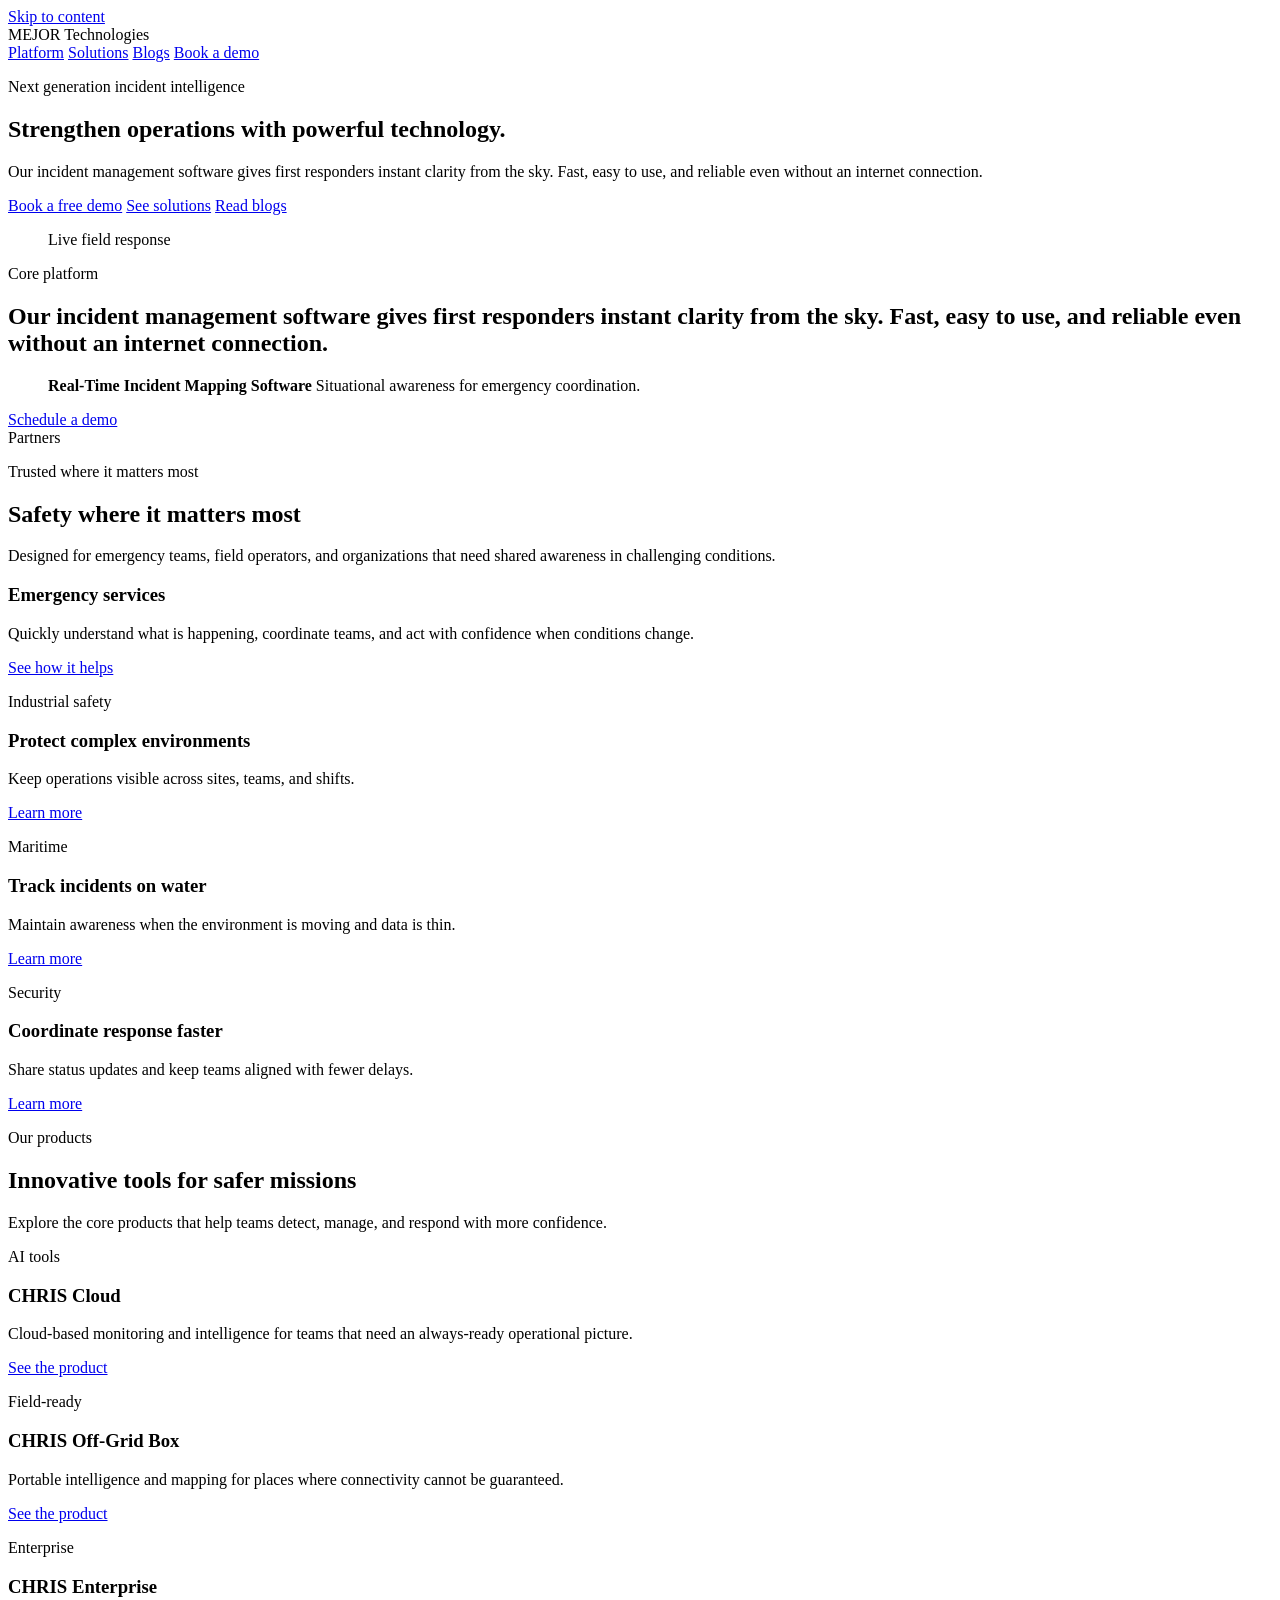
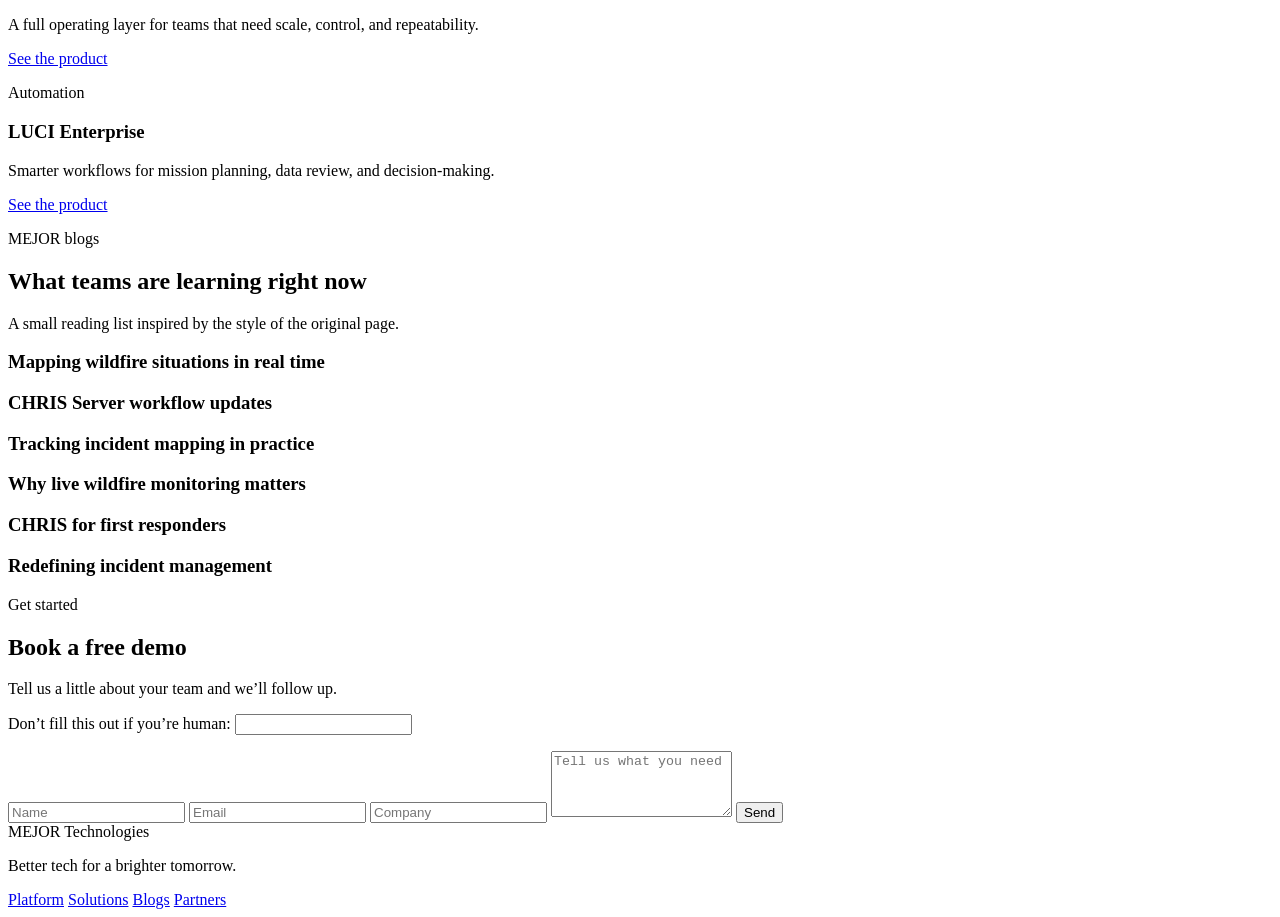
==== index.html @ a887f6ab "Create index.html" ====
<!doctype html>
<html lang="en">
  <head>
    <meta charset="UTF-8" />
    <meta name="viewport" content="width=device-width, initial-scale=1.0" />
    <title>MEJOR Technologies</title>
    <meta
      name="description"
      content="MEJOR Technologies homepage split test for popup conversion experiments."
    />
    <link rel="stylesheet" href="styles.css" />
  </head>
  <body>
    <a class="skip-link" href="#main">Skip to content</a>

    <header class="site-header">
      <div class="brand">
        <span class="brand-mark">MEJOR</span>
        <span class="brand-sub">Technologies</span>
      </div>

      <nav class="nav" aria-label="Primary">
        <a href="#platform">Platform</a>
        <a href="#solutions">Solutions</a>
        <a href="#blogs">Blogs</a>
        <a href="#demo">Book a demo</a>
      </nav>
    </header>

    <main id="main">
      <section class="hero section-shell">
        <div class="hero-copy">
          <p class="eyebrow">Next generation incident intelligence</p>
          <h1>Strengthen operations with powerful technology.</h1>
          <p class="lede">
            Our incident management software gives first responders instant
            clarity from the sky. Fast, easy to use, and reliable even without
            an internet connection.
          </p>

          <div class="hero-actions">
            <a class="button primary" href="#demo">Book a free demo</a>
            <a class="button ghost" href="#solutions">See solutions</a>
            <a class="button ghost" href="#blogs">Read blogs</a>
          </div>
        </div>

        <figure class="hero-visual image-panel image-hero" aria-label="Emergency response overview illustration">
          <span class="media-tag">Live field response</span>
        </figure>
      </section>

      <section id="platform" class="feature-center section-shell">
        <div class="center-copy">
          <p class="eyebrow">Core platform</p>
          <h2>
            Our incident management software gives first responders instant
            clarity from the sky. Fast, easy to use, and reliable even without
            an internet connection.
          </h2>
        </div>

        <figure class="laptop-mockup" aria-label="Incident mapping software laptop mockup">
          <div class="laptop-screen">
            <div class="screen-topbar"></div>
            <div class="map-card"></div>
          </div>
          <figcaption>
            <strong>Real-Time Incident Mapping Software</strong>
            <span>Situational awareness for emergency coordination.</span>
          </figcaption>
        </figure>

        <a class="button primary center-button" href="#demo">Schedule a demo</a>
      </section>

      <section id="partners" class="partners-strip">
        <span>Partners</span>
      </section>

      <section class="section-shell section-grid">
        <div class="section-heading">
          <p class="eyebrow">Trusted where it matters most</p>
          <h2>Safety where it matters most</h2>
          <p>
            Designed for emergency teams, field operators, and organizations
            that need shared awareness in challenging conditions.
          </p>
        </div>

        <div class="safety-grid">
          <figure class="safety-image image-panel image-fire"></figure>
          <article class="safety-copy">
            <h3>Emergency services</h3>
            <p>
              Quickly understand what is happening, coordinate teams, and act
              with confidence when conditions change.
            </p>
            <a href="#solutions" class="text-link">See how it helps</a>
          </article>
        </div>

        <div class="card-row">
          <article class="mini-card">
            <p class="eyebrow small">Industrial safety</p>
            <h3>Protect complex environments</h3>
            <p>
              Keep operations visible across sites, teams, and shifts.
            </p>
            <a class="text-link" href="#demo">Learn more</a>
          </article>
          <article class="mini-card">
            <p class="eyebrow small">Maritime</p>
            <h3>Track incidents on water</h3>
            <p>
              Maintain awareness when the environment is moving and data is thin.
            </p>
            <a class="text-link" href="#demo">Learn more</a>
          </article>
          <article class="mini-card">
            <p class="eyebrow small">Security</p>
            <h3>Coordinate response faster</h3>
            <p>
              Share status updates and keep teams aligned with fewer delays.
            </p>
            <a class="text-link" href="#demo">Learn more</a>
          </article>
        </div>
      </section>

      <section id="solutions" class="section-shell solutions">
        <div class="section-heading">
          <p class="eyebrow">Our products</p>
          <h2>Innovative tools for safer missions</h2>
          <p>
            Explore the core products that help teams detect, manage, and
            respond with more confidence.
          </p>
        </div>

        <article class="solution-card solution-cloud">
          <div class="solution-copy">
            <p class="eyebrow small">AI tools</p>
            <h3>CHRIS Cloud</h3>
            <p>
              Cloud-based monitoring and intelligence for teams that need an
              always-ready operational picture.
            </p>
            <a class="text-link inverse" href="#demo">See the product</a>
          </div>
        </article>

        <article class="solution-card solution-box">
          <div class="solution-copy">
            <p class="eyebrow small">Field-ready</p>
            <h3>CHRIS Off-Grid Box</h3>
            <p>
              Portable intelligence and mapping for places where connectivity
              cannot be guaranteed.
            </p>
            <a class="text-link inverse" href="#demo">See the product</a>
          </div>
        </article>

        <article class="solution-card solution-enterprise">
          <div class="solution-copy">
            <p class="eyebrow small">Enterprise</p>
            <h3>CHRIS Enterprise</h3>
            <p>
              A full operating layer for teams that need scale, control, and
              repeatability.
            </p>
            <a class="text-link inverse" href="#demo">See the product</a>
          </div>
        </article>

        <article class="solution-card solution-luci">
          <div class="solution-copy">
            <p class="eyebrow small">Automation</p>
            <h3>LUCI Enterprise</h3>
            <p>
              Smarter workflows for mission planning, data review, and
              decision-making.
            </p>
            <a class="text-link inverse" href="#demo">See the product</a>
          </div>
        </article>
      </section>

      <section id="blogs" class="section-shell blogs">
        <div class="section-heading center">
          <p class="eyebrow">MEJOR blogs</p>
          <h2>What teams are learning right now</h2>
          <p>
            A small reading list inspired by the style of the original page.
          </p>
        </div>

        <div class="blog-grid">
          <article class="blog-card">
            <div class="blog-thumb thumb-one"></div>
            <h3>Mapping wildfire situations in real time</h3>
          </article>
          <article class="blog-card">
            <div class="blog-thumb thumb-two"></div>
            <h3>CHRIS Server workflow updates</h3>
          </article>
          <article class="blog-card">
            <div class="blog-thumb thumb-three"></div>
            <h3>Tracking incident mapping in practice</h3>
          </article>
          <article class="blog-card">
            <div class="blog-thumb thumb-four"></div>
            <h3>Why live wildfire monitoring matters</h3>
          </article>
          <article class="blog-card">
            <div class="blog-thumb thumb-five"></div>
            <h3>CHRIS for first responders</h3>
          </article>
          <article class="blog-card">
            <div class="blog-thumb thumb-six"></div>
            <h3>Redefining incident management</h3>
          </article>
        </div>
      </section>

      <section id="demo" class="section-shell demo-block">
        <div class="section-heading center">
          <p class="eyebrow">Get started</p>
          <h2>Book a free demo</h2>
          <p>Tell us a little about your team and we’ll follow up.</p>
        </div>

        <form
          class="demo-form"
          name="demo"
          method="POST"
          data-netlify="true"
          netlify-honeypot="bot-field"
          action="thank-you.html"
        >
          <input type="hidden" name="form-name" value="demo" />
          <p class="hidden-field">
            <label>
              Don’t fill this out if you’re human:
              <input name="bot-field" />
            </label>
          </p>
          <input type="text" name="name" placeholder="Name" required />
          <input type="email" name="email" placeholder="Email" required />
          <input type="text" name="company" placeholder="Company" />
          <textarea name="message" rows="4" placeholder="Tell us what you need"></textarea>
          <button class="button primary" type="submit">Send</button>
        </form>
      </section>
    </main>

    <footer class="site-footer">
      <div class="footer-inner">
        <div class="footer-brand">
          <span class="brand-mark">MEJOR</span>
          <span class="brand-sub">Technologies</span>
          <p>Better tech for a brighter tomorrow.</p>
        </div>

        <div class="footer-links">
          <a href="#platform">Platform</a>
          <a href="#solutions">Solutions</a>
          <a href="#blogs">Blogs</a>
          <a href="/partners.html">Partners</a>
        </div>
      </div>
    </footer>

    <div
      class="modal-backdrop"
      id="modalBackdrop"
      hidden
      aria-hidden="true"
    >
      <section
        class="modal"
        id="popupModal"
        role="dialog"
        aria-modal="true"
        aria-labelledby="popupTitle"
        aria-describedby="popupText"
      >
        <button class="close-button" id="closeModal" type="button" aria-label="Close popup">
          ×
        </button>
        <p class="modal-kicker" id="popupKicker">Beta access</p>
        <h2 id="popupTitle">Become a beta user</h2>
        <p id="popupText">
          Join the list to get early access and share feedback.
        </p>

        <form
          class="lead-form"
          name="beta-user"
          method="POST"
          data-netlify="true"
          netlify-honeypot="bot-field"
          action="thank-you.html"
        >
          <input type="hidden" name="form-name" value="beta-user" />
          <p class="hidden-field">
            <label>
              Don’t fill this out if you’re human:
              <input name="bot-field" />
            </label>
          </p>
          <input type="hidden" name="variant" id="variantField" value="" />
          <label>
            Name
            <input name="name" id="leadName" type="text" autocomplete="name" required />
          </label>
          <label>
            Email
            <input
              name="email"
              id="leadEmail"
              type="email"
              autocomplete="email"
              required
            />
          </label>
          <button class="button primary form-button" type="submit" id="popupButton">
            Join beta
          </button>
        </form>
      </section>
    </div>

    <aside class="banner" id="promoBanner" hidden aria-live="polite">
      <div class="banner-copy">
        <strong id="bannerTitle">Partner with us</strong>
        <span id="bannerText">
          Apply for the collaboration program on our Partners page.
        </span>
      </div>
      <a
        class="button primary banner-button"
        id="bannerLink"
        href="/partners.html#collaboration-application"
      >
        Apply now
      </a>
      <button class="banner-close" id="closeBanner" type="button" aria-label="Close banner">
        ×
      </button>
    </aside>

    <script>
      window.PAGE_VARIANT = {
        name: "A",
        type: "modal",
        trigger: { kind: "delay", value: 12000 },
        oncePerSession: false,
        title: "Become a beta user",
        text: "Join the list to get early access and share feedback.",
        kicker: "Beta access",
        buttonText: "Join beta",
        bannerTitle: "",
        bannerText: "",
        bannerHref: "",
      };
    </script>
    <script src="script.js"></script>
  </body>
</html>
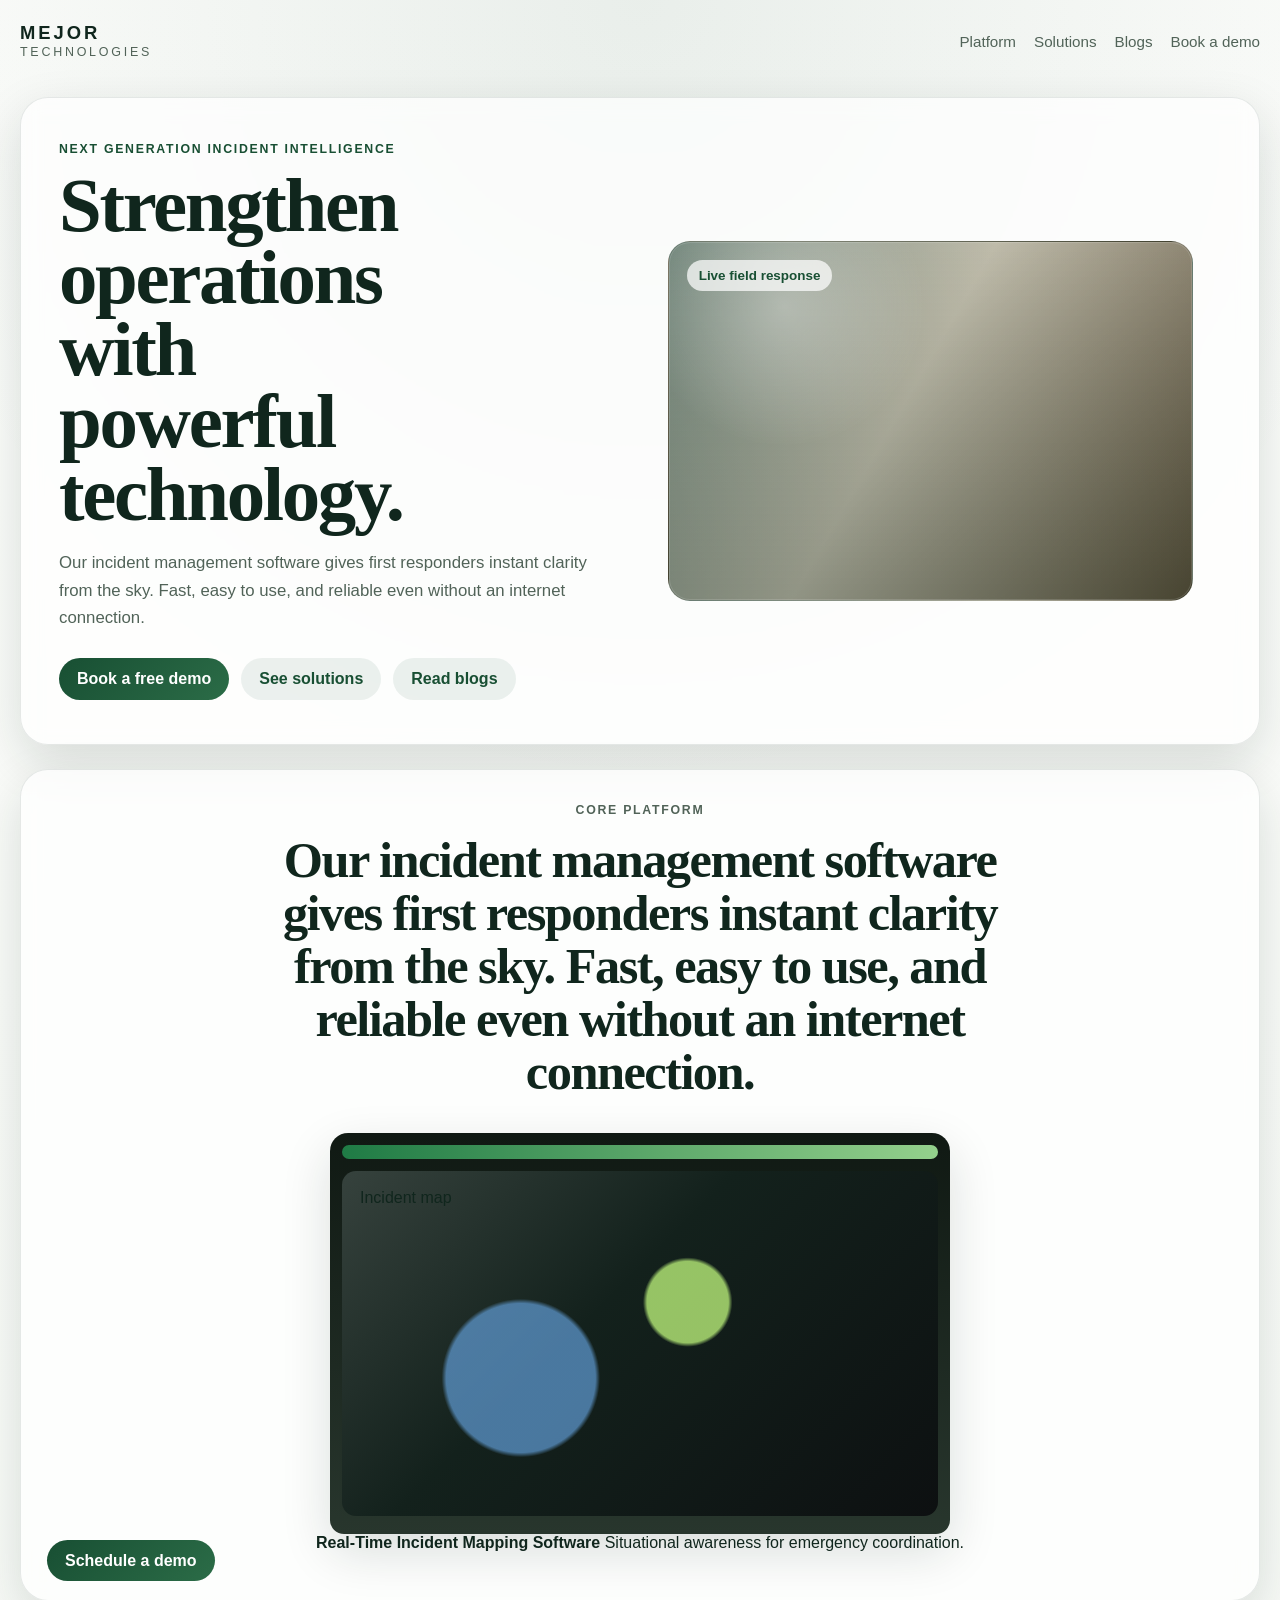
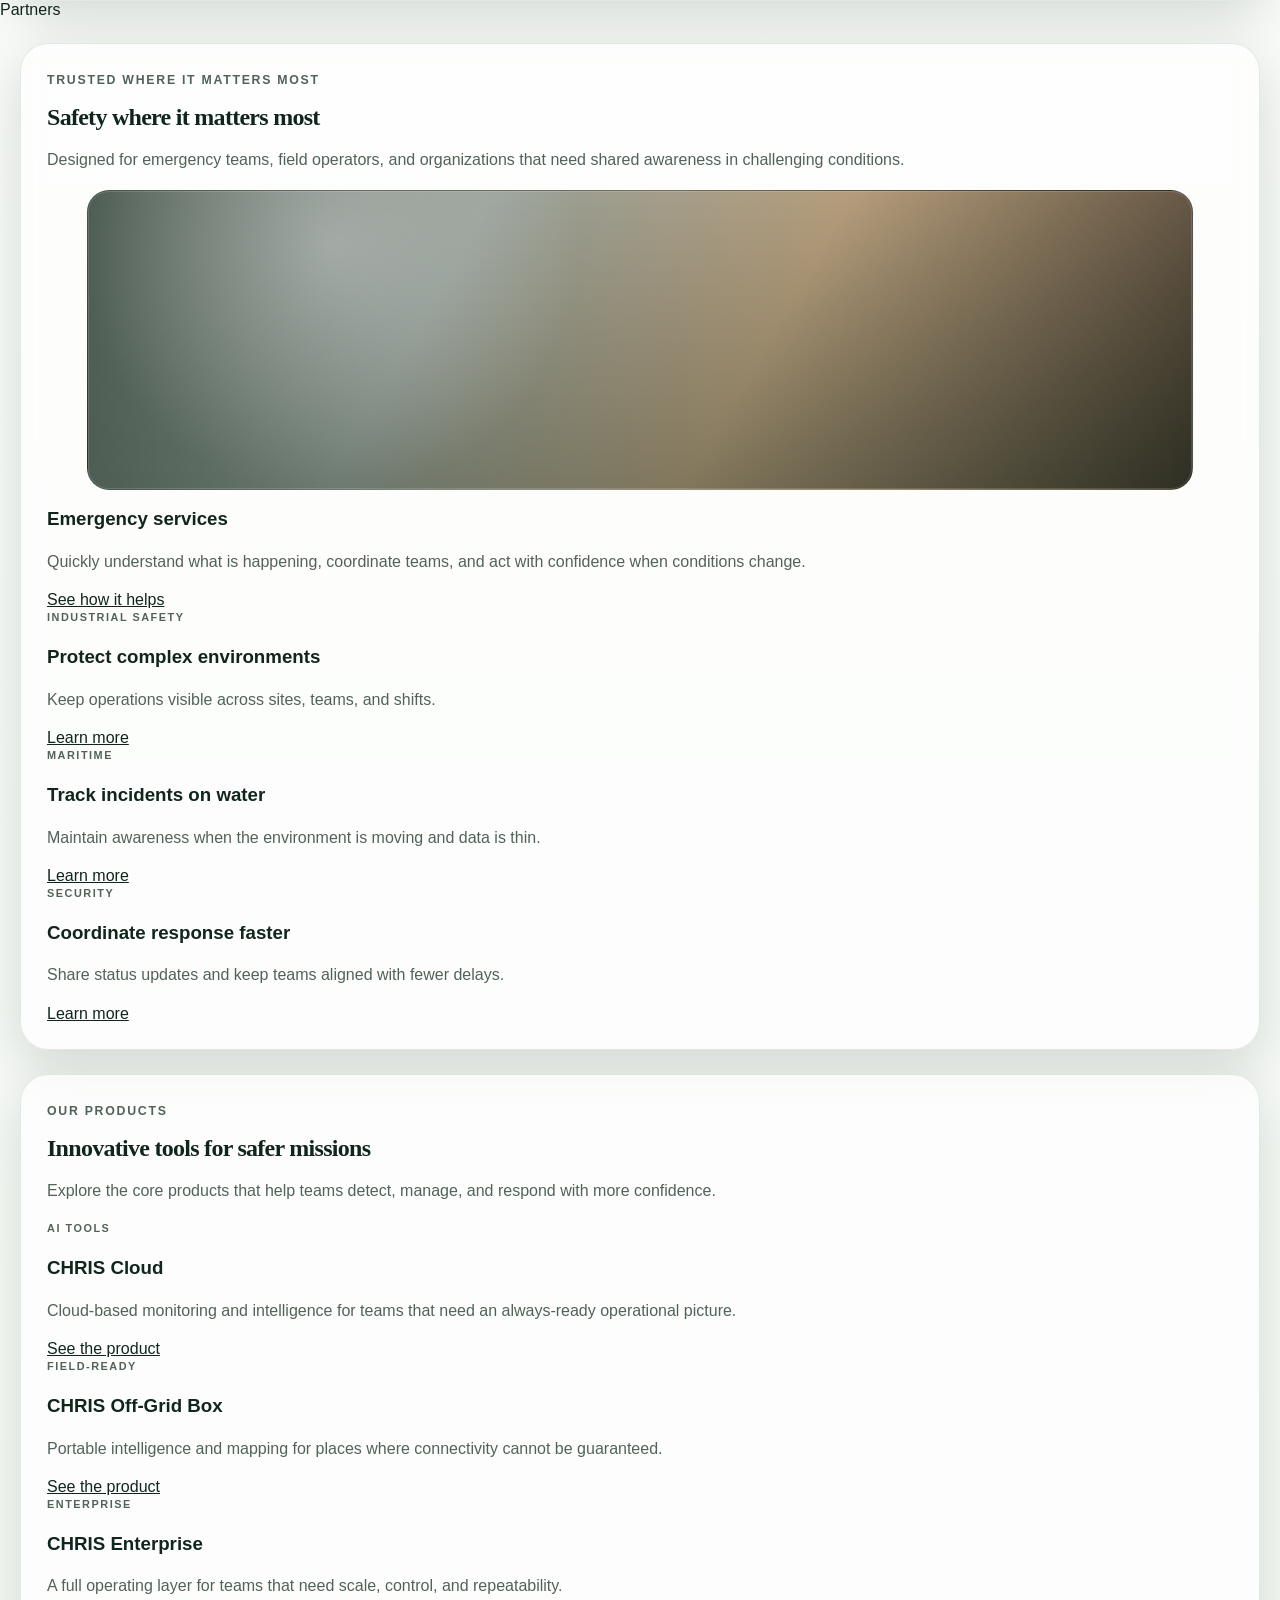
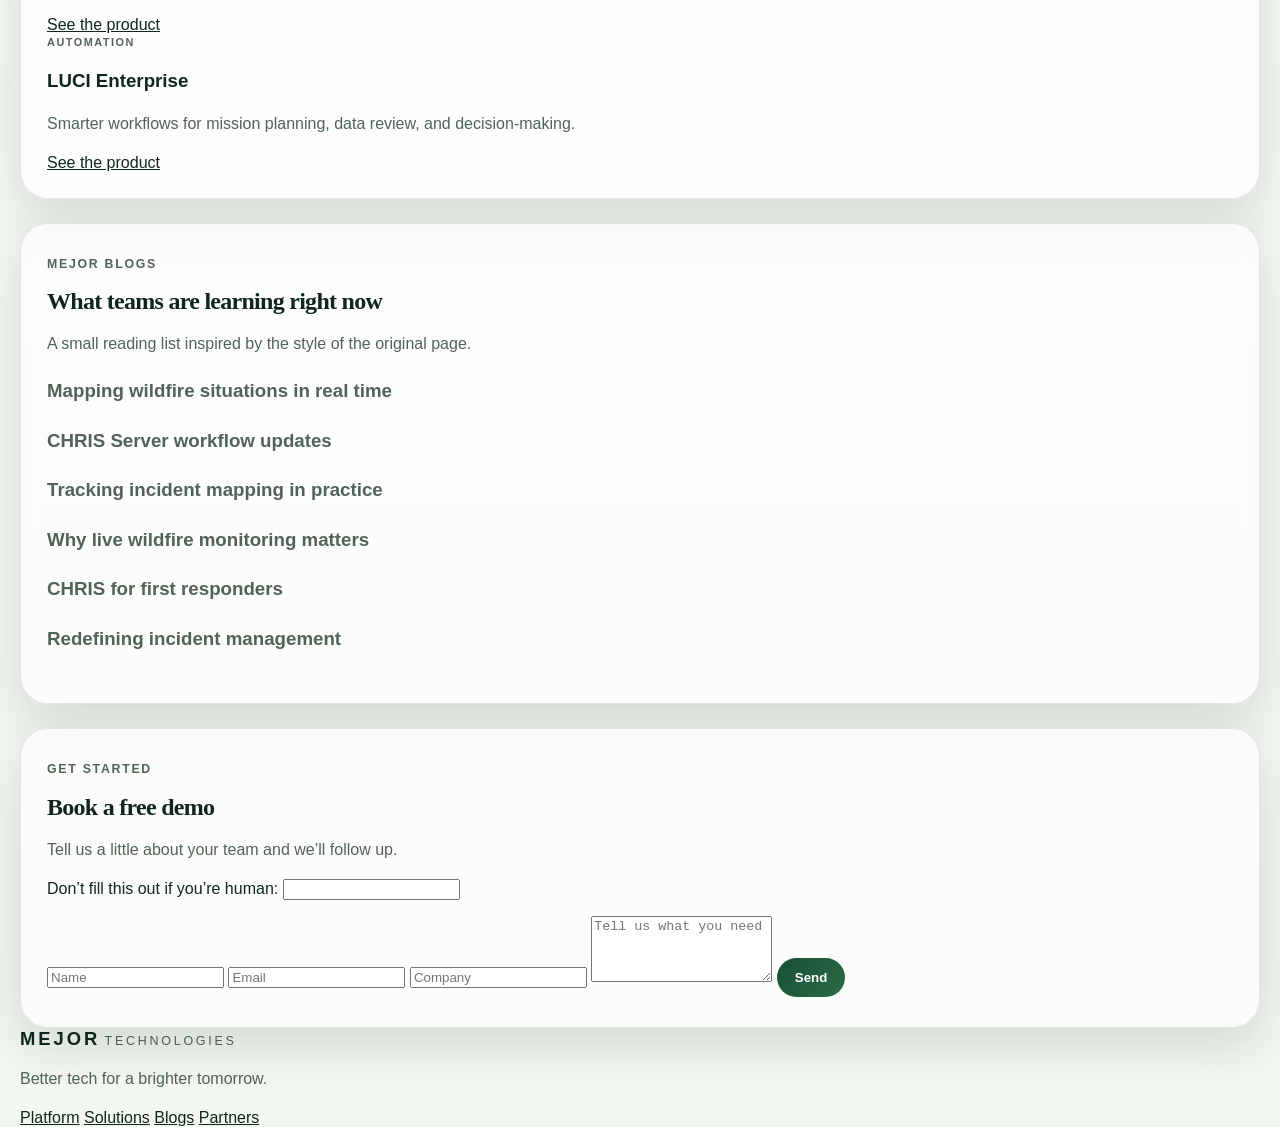
==== commit a6d9fcfc: "Update index.html" ====
--- a/index.html
+++ b/index.html
@@ -367,5 +367,6 @@
       };
     </script>
     <script src="script.js"></script>
+    <!-- Netlify deploy trigger A -->
   </body>
 </html>
--- a/styles.css
+++ b/styles.css
@@ -0,0 +1,329 @@
+:root {
+  --bg: #f2f7f1;
+  --surface: #ffffff;
+  --surface-2: #e5ece2;
+  --muted-surface: rgba(255, 255, 255, 0.68);
+  --text: #10261d;
+  --muted: #516358;
+  --accent: #184f33;
+  --accent-2: #2b6c47;
+  --border: rgba(16, 38, 29, 0.1);
+  --shadow: 0 18px 50px rgba(16, 38, 29, 0.14);
+}
+
+* {
+  box-sizing: border-box;
+}
+
+html {
+  scroll-behavior: smooth;
+}
+
+body {
+  margin: 0;
+  color: var(--text);
+  background:
+    radial-gradient(circle at top center, rgba(24, 79, 51, 0.08), transparent 18%),
+    linear-gradient(180deg, #fbfcfa 0%, var(--bg) 100%);
+  font-family: "Trebuchet MS", "Segoe UI", Arial, sans-serif;
+}
+
+img,
+video {
+  max-width: 100%;
+  display: block;
+}
+
+a {
+  color: inherit;
+}
+
+.skip-link {
+  position: absolute;
+  left: -999px;
+  top: 0;
+}
+
+.skip-link:focus {
+  left: 16px;
+  top: 16px;
+  z-index: 20;
+  background: var(--surface);
+  padding: 10px 14px;
+  border-radius: 12px;
+  box-shadow: var(--shadow);
+}
+
+.site-header,
+.section-shell,
+.footer-inner {
+  width: min(1240px, calc(100% - 36px));
+  margin: 0 auto;
+}
+
+.site-header {
+  display: flex;
+  align-items: center;
+  justify-content: space-between;
+  gap: 24px;
+  padding: 24px 0 14px;
+}
+
+.brand {
+  display: grid;
+  line-height: 1;
+}
+
+.brand-mark {
+  font-weight: 800;
+  letter-spacing: 0.16em;
+  font-size: 1.15rem;
+}
+
+.brand-sub {
+  font-size: 0.78rem;
+  letter-spacing: 0.22em;
+  text-transform: uppercase;
+  color: var(--muted);
+  margin-top: 4px;
+}
+
+.nav {
+  display: flex;
+  gap: 18px;
+  flex-wrap: wrap;
+  color: var(--muted);
+}
+
+.nav a {
+  text-decoration: none;
+  font-size: 0.95rem;
+}
+
+.nav a:hover {
+  color: var(--text);
+}
+
+.section-shell {
+  margin-top: 24px;
+}
+
+.hero,
+.feature-center,
+.section-grid,
+.solutions,
+.blogs,
+.demo-block {
+  padding: 26px;
+  border: 1px solid var(--border);
+  border-radius: 28px;
+  background: rgba(255, 255, 255, 0.7);
+  box-shadow: var(--shadow);
+  backdrop-filter: blur(10px);
+}
+
+.hero {
+  display: grid;
+  grid-template-columns: 1.05fr 1.15fr;
+  gap: 28px;
+  align-items: center;
+}
+
+.hero-copy {
+  padding: 18px 6px 18px 12px;
+}
+
+.eyebrow {
+  margin: 0 0 14px;
+  color: var(--accent);
+  letter-spacing: 0.14em;
+  text-transform: uppercase;
+  font-size: 0.77rem;
+  font-weight: 800;
+}
+
+.eyebrow.small {
+  font-size: 0.68rem;
+}
+
+.hero h1,
+.section-heading h2,
+.center-copy h2 {
+  margin: 0;
+  font-family: Georgia, "Times New Roman", serif;
+  letter-spacing: -0.03em;
+}
+
+.hero h1 {
+  max-width: 11ch;
+  font-size: clamp(2.6rem, 6vw, 5rem);
+  line-height: 0.94;
+}
+
+.lede,
+.section-heading p,
+.center-copy p,
+.safety-copy p,
+.mini-card p,
+.solution-copy p,
+.blog-card h3,
+.footer-brand p {
+  color: var(--muted);
+  line-height: 1.65;
+}
+
+.lede {
+  max-width: 58ch;
+  margin: 18px 0 0;
+  font-size: 1.05rem;
+}
+
+.hero-actions {
+  display: flex;
+  flex-wrap: wrap;
+  gap: 12px;
+  margin-top: 26px;
+}
+
+.button {
+  appearance: none;
+  border: 0;
+  border-radius: 999px;
+  padding: 12px 18px;
+  font-weight: 800;
+  text-decoration: none;
+  cursor: pointer;
+  transition:
+    transform 140ms ease,
+    background 140ms ease,
+    color 140ms ease;
+}
+
+.button:hover {
+  transform: translateY(-1px);
+}
+
+.button.primary {
+  color: #fff;
+  background: linear-gradient(135deg, var(--accent), var(--accent-2));
+}
+
+.button.primary:hover {
+  background: linear-gradient(135deg, #123a26, var(--accent));
+}
+
+.button.ghost {
+  color: var(--accent);
+  background: rgba(24, 79, 51, 0.08);
+}
+
+.image-panel {
+  position: relative;
+  min-height: 360px;
+  overflow: hidden;
+  border-radius: 22px;
+  border: 1px solid rgba(16, 38, 29, 0.12);
+  box-shadow: inset 0 0 0 1px rgba(255, 255, 255, 0.14);
+}
+
+.image-panel::before,
+.image-panel::after {
+  content: "";
+  position: absolute;
+  inset: 0;
+}
+
+.image-panel::after {
+  background:
+    radial-gradient(circle at 22% 18%, rgba(255, 255, 255, 0.32), transparent 28%),
+    radial-gradient(circle at 74% 56%, rgba(0, 0, 0, 0.22), transparent 24%);
+  mix-blend-mode: screen;
+}
+
+.image-hero {
+  background:
+    linear-gradient(180deg, rgba(6, 29, 18, 0.12), rgba(6, 29, 18, 0.34)),
+    linear-gradient(120deg, #81958a 0%, #d8d1bf 45%, #695841 100%);
+}
+
+.image-fire {
+  min-height: 300px;
+  background:
+    linear-gradient(180deg, rgba(6, 29, 18, 0.15), rgba(6, 29, 18, 0.4)),
+    linear-gradient(120deg, #59665d 0%, #aeb5ae 32%, #d4b38e 60%, #493a2e 100%);
+}
+
+.media-tag {
+  position: absolute;
+  top: 18px;
+  left: 18px;
+  z-index: 2;
+  padding: 8px 12px;
+  border-radius: 999px;
+  background: rgba(255, 255, 255, 0.72);
+  color: var(--accent);
+  font-size: 0.84rem;
+  font-weight: 800;
+  backdrop-filter: blur(8px);
+}
+
+.feature-center,
+.blogs,
+.demo-block {
+  padding-top: 30px;
+  padding-bottom: 30px;
+}
+
+.application-block {
+  margin-top: 24px;
+}
+
+.center-copy {
+  text-align: center;
+  max-width: 820px;
+  margin: 0 auto;
+}
+
+.center-copy h2 {
+  font-size: clamp(1.9rem, 4vw, 3.15rem);
+  line-height: 1.05;
+}
+
+.laptop-mockup {
+  margin: 34px auto 0;
+  width: min(720px, 100%);
+  text-align: center;
+}
+
+.laptop-screen {
+  width: min(620px, 90%);
+  margin: 0 auto;
+  padding: 12px 12px 18px;
+  border-radius: 18px 18px 14px 14px;
+  background: linear-gradient(180deg, #101913 0%, #28362d 100%);
+  box-shadow: var(--shadow);
+}
+
+.screen-topbar {
+  height: 14px;
+  border-radius: 10px;
+  background: linear-gradient(90deg, #1f7b45 0%, #94d18c 100%);
+}
+
+.map-card {
+  aspect-ratio: 1.9 / 1.1;
+  margin-top: 12px;
+  border-radius: 14px;
+  background:
+    radial-gradient(circle at 58% 38%, rgba(173, 224, 114, 0.85) 0, rgba(173, 224, 114, 0.85) 10%, transparent 11%),
+    radial-gradient(circle at 30% 60%, rgba(95, 154, 210, 0.72) 0, rgba(95, 154, 210, 0.72) 16%, transparent 17%),
+    linear-gradient(135deg, #36423d 0%, #13211c 42%, #0d1011 100%);
+  position: relative;
+  overflow: hidden;
+}
+
+.map-card::after {
+  content: "Incident map";
+  position: absolute;
+  left: 18px;
+  top: 18px
